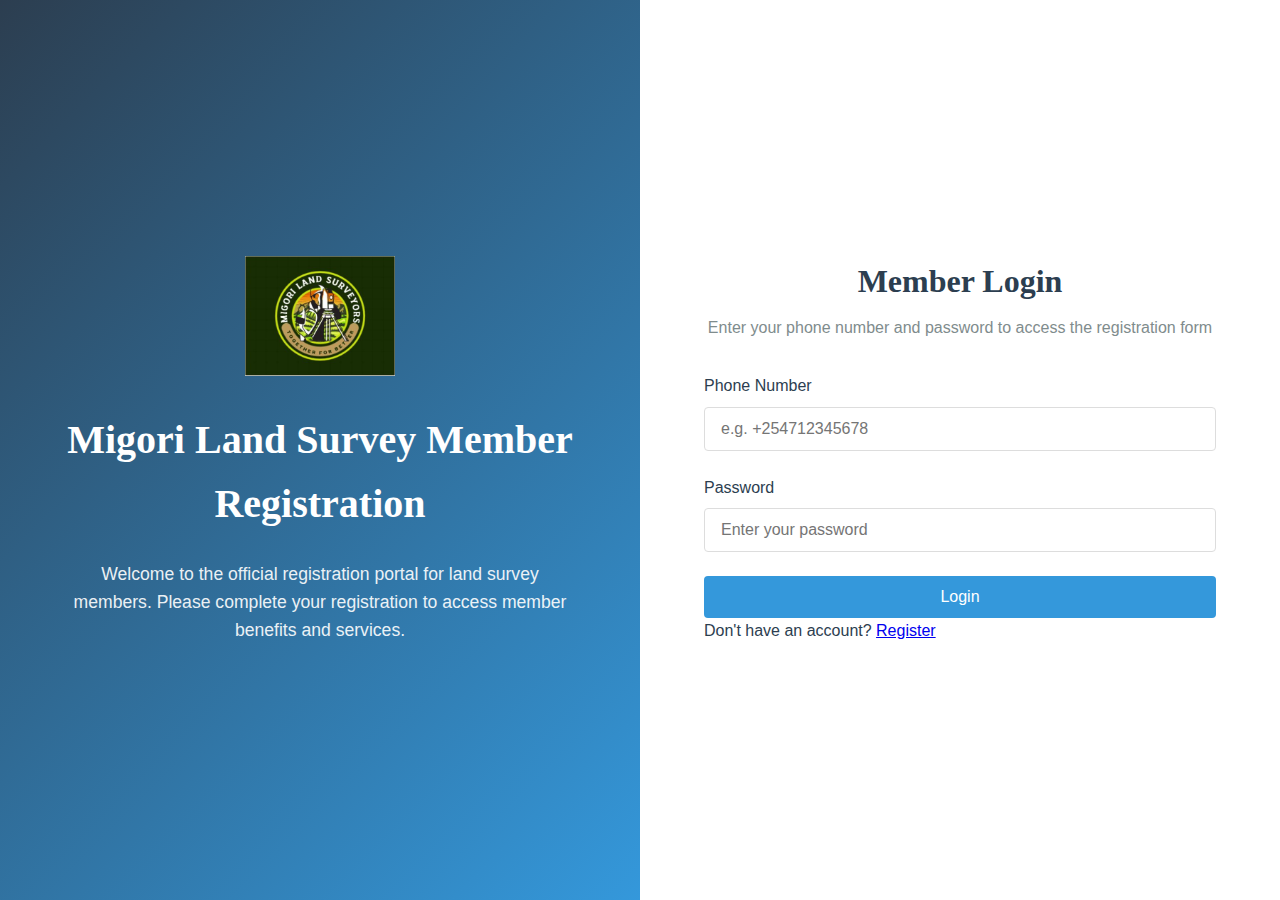
==== index.html @ 4ce5869c "Update index.html" ====
<!DOCTYPE html>
<html lang="en">
<head>
    <meta charset="UTF-8">
    <meta name="viewport" content="width=device-width, initial-scale=1.0">
    <title>Milasu Member Registration Portal</title>
    <style>
        :root {
            --primary-color: #2c3e50;
            --secondary-color: #3498db;
            --accent-color: #e74c3c;
            --light-color: #ecf0f1;
            --dark-color: #2c3e50;
            --success-color: #27ae60;
            --font-primary: 'Montserrat', sans-serif;
            --font-secondary: 'Playfair Display', serif;
        }

        * {
            margin: 0;
            padding: 0;
            box-sizing: border-box;
        }

        body {
            font-family: var(--font-primary);
            background-color: #f5f7fa;
            color: var(--dark-color);
            line-height: 1.6;
        }

        .auth-container {
            display: flex;
            min-height: 100vh;
        }

        .auth-left {
            flex: 1;
            background: linear-gradient(135deg, var(--primary-color), var(--secondary-color));
            color: white;
            padding: 4rem;
            display: flex;
            flex-direction: column;
            justify-content: center;
            align-items: center;
            text-align: center;
        }

        .auth-left h1 {
            font-family: var(--font-secondary);
            font-size: 2.5rem;
            margin-bottom: 1.5rem;
        }

        .auth-left p {
            font-size: 1.1rem;
            opacity: 0.9;
            max-width: 500px;
        }

        .auth-right {
            flex: 1;
            background-color: white;
            padding: 4rem;
            display: flex;
            flex-direction: column;
            justify-content: center;
        }

        .form-container {
            display: none;
            animation: fadeIn 0.5s ease;
        }

        .active-form {
            display: block;
        }

        .form-header {
            margin-bottom: 2rem;
            text-align: center;
        }

        .form-header h2 {
            font-family: var(--font-secondary);
            font-size: 2rem;
            color: var(--primary-color);
            margin-bottom: 0.5rem;
        }

        .form-header p {
            color: #7f8c8d;
        }

        .form-group {
            margin-bottom: 1.5rem;
        }

        .form-group label {
            display: block;
            margin-bottom: 0.5rem;
            font-weight: 500;
            color: var(--dark-color);
        }

        .form-control {
            width: 100%;
            padding: 0.75rem 1rem;
            border: 1px solid #ddd;
            border-radius: 4px;
            font-size: 1rem;
            transition: all 0.3s ease;
        }

        .form-control:focus {
            border-color: var(--secondary-color);
            box-shadow: 0 0 0 3px rgba(52, 152, 219, 0.2);
            outline: none;
        }

        .btn {
            display: inline-block;
            padding: 0.75rem 1.5rem;
            background-color: var(--secondary-color);
            color: white;
            border: none;
            border-radius: 4px;
            font-size: 1rem;
            font-weight: 500;
            cursor: pointer;
            transition: all 0.3s ease;
            text-align: center;
        }

        .btn:hover {
            background-color: #2980b9;
            transform: translateY(-2px);
        }

        .btn-block {
            display: block;
            width: 100%;
        }

        .btn-accent {
            background-color: var(--accent-color);
        }

        .btn-accent:hover {
            background-color: #c0392b;
        }

        @keyframes fadeIn {
            from { opacity: 0; transform: translateY(10px); }
            to { opacity: 1; transform: translateY(0); }
        }
    </style>
</head>
<body>
    <div class="auth-container" id="authContainer">
        <div class="auth-left">
            <img src="logo.JPG" alt="Logo" style="width: 150px; margin-bottom: 2rem;">
            <h1>Migori Land Survey Member Registration</h1>
            <p>Welcome to the official registration portal for land survey members. Please complete your registration to access member benefits and services.</p>
        </div>
        <div class="auth-right">
            <!-- Login Form -->
            <div class="form-container active-form" id="loginForm">
                <div class="form-header">
                    <h2>Member Login</h2>
                    <p>Enter your phone number and password to access the registration form</p>
                </div>
                <form id="loginFormElement">
                    <div class="form-group">
                        <label for="loginPhone">Phone Number</label>
                        <input type="tel" id="loginPhone" class="form-control" placeholder="e.g. +254712345678" required>
                    </div>
                    <div class="form-group">
                        <label for="loginPassword">Password</label>
                        <input type="password" id="loginPassword" class="form-control" placeholder="Enter your password" required>
                    </div>
                    <button type="submit" class="btn btn-block">Login</button>
                </form>
                <p class="text-center mt-3">Don't have an account? <a href="#" class="link" id="showRegister">Register</a></p>
            </div>

            <!-- Registration Form -->
            <div class="form-container" id="registerForm">
                <div class="form-header">
                    <h2>Create Account</h2>
                    <p>Register with your phone number to access the member portal</p>
                </div>
                <form id="registerFormElement">
                    <div class="form-group">
                        <label for="registerPhone">Phone Number</label>
                        <input type="tel" id="registerPhone" class="form-control" placeholder="e.g. +254712345678" required>
                    </div>
                    <div class="form-group">
                        <label for="registerPassword">Password</label>
                        <input type="password" id="registerPassword" class="form-control" placeholder="Create a password" required>
                    </div>
                    <div class="form-group">
                        <label for="registerConfirmPassword">Confirm Password</label>
                        <input type="password" id="registerConfirmPassword" class="form-control" placeholder="Confirm your password" required>
                    </div>
                    <button type="submit" class="btn btn-block">Register</button>
                </form>
                <p class="text-center mt-3">Already have an account? <a href="#" class="link" id="showLogin">Login</a></p>
            </div>
        </div>
    </div>

    <script>
        const API_URL = 'https://cors-anywhere.herokuapp.com/https://script.google.com/macros/s/AKfycbyrI_jsUMeWMr2k8JbEJm2cG3fT8ErT9ZER3okLRWAhsLS21MrcnFLe977EBCEBE5yE/exec';

        const loginForm = document.getElementById('loginForm');
        const registerForm = document.getElementById('registerForm');
        const showRegister = document.getElementById('showRegister');
        const showLogin = document.getElementById('showLogin');
        const loginFormElement = document.getElementById('loginFormElement');
        const registerFormElement = document.getElementById('registerFormElement');

        // Toggle between login and register forms
        showRegister.addEventListener('click', (e) => {
            e.preventDefault();
            loginForm.classList.remove('active-form');
            registerForm.classList.add('active-form');
        });

        showLogin.addEventListener('click', (e) => {
            e.preventDefault();
            registerForm.classList.remove('active-form');
            loginForm.classList.add('active-form');
        });

        // Login Form Submission
        loginFormElement.addEventListener('submit', async (e) => {
            e.preventDefault();
            const phone = document.getElementById('loginPhone').value;
            const password = document.getElementById('loginPassword').value;

            try {
                const response = await fetch(API_URL, {
                    method: 'POST',
                    headers: { 'Content-Type': 'application/json' },
                    body: JSON.stringify({ action: 'login', phone, password })
                });

                const data = await response.json();
                if (data.success) {
                    alert('Login successful!');
                } else {
                    alert('Login failed: ' + data.message);
                }
            } catch (error) {
                console.error('Error:', error);
                alert('An error occurred during login.');
            }
        });

        // Registration Form Submission
        registerFormElement.addEventListener('submit', async (e) => {
            e.preventDefault();
            const phone = document.getElementById('registerPhone').value;
            const password = document.getElementById('registerPassword').value;
            const confirmPassword = document.getElementById('registerConfirmPassword').value;

            if (password !== confirmPassword) {
                alert('Passwords do not match!');
                return;
            }

            try {
                const response = await fetch(API_URL, {
                    method: 'POST',
                    headers: { 'Content-Type': 'application/json' },
                    body: JSON.stringify({ action: 'register', phone, password })
                });

                const data = await response.json();
                if (data.success) {
                    alert('Registration successful! Please log in.');
                    registerForm.classList.remove('active-form');
                    loginForm.classList.add('active-form');
                } else {
                    alert('Registration failed: ' + data.message);
                }
            } catch (error) {
                console.error('Error:', error);
                alert('An error occurred during registration.');
            }
        });
    </script>
</body>
</html>
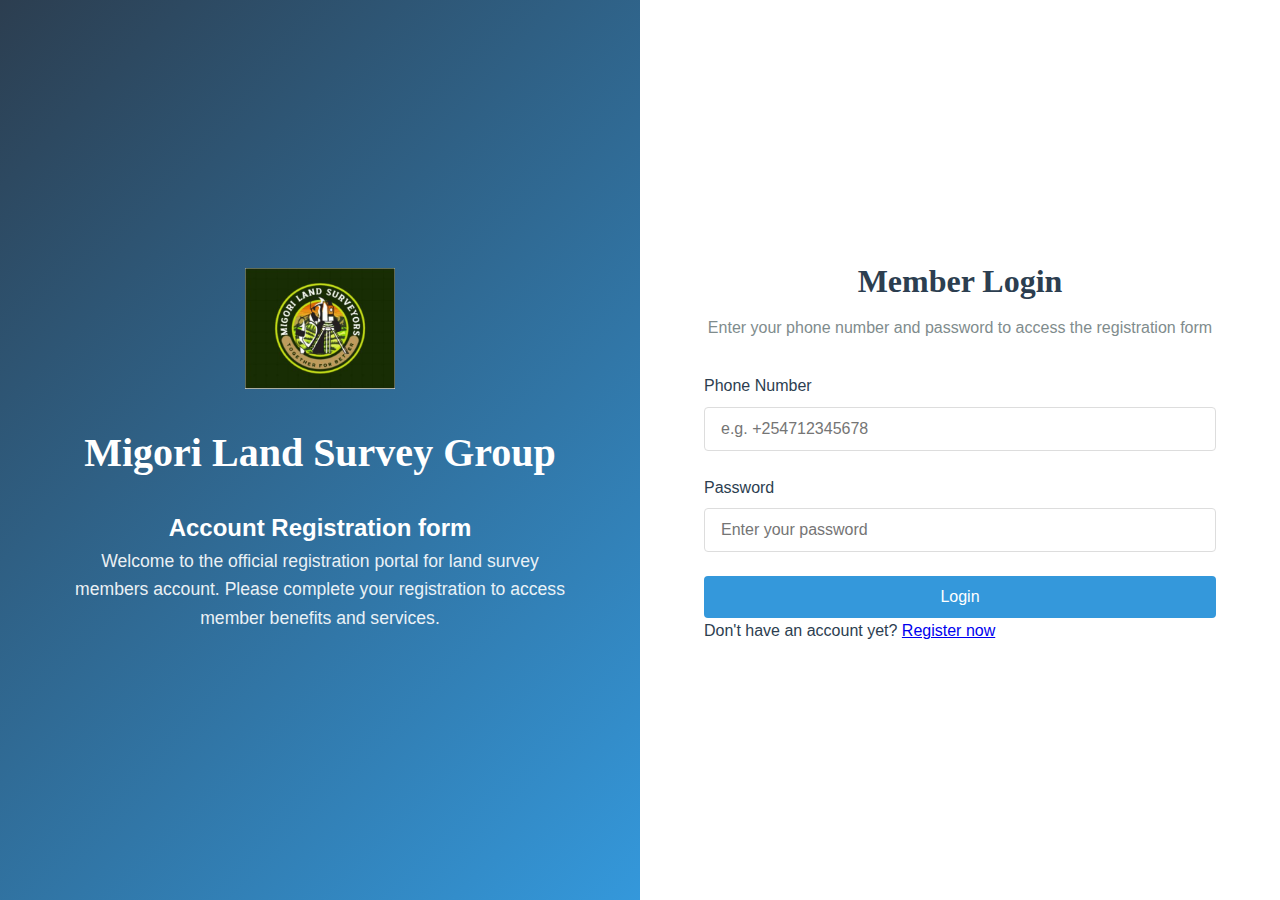
==== commit 994abb4e: "Update index.html" ====
--- a/index.html
+++ b/index.html
@@ -160,8 +160,9 @@
     <div class="auth-container" id="authContainer">
         <div class="auth-left">
             <img src="logo.JPG" alt="Logo" style="width: 150px; margin-bottom: 2rem;">
-            <h1>Migori Land Survey Member Registration</h1>
-            <p>Welcome to the official registration portal for land survey members. Please complete your registration to access member benefits and services.</p>
+            <h1>Migori Land Survey Group </h1>
+            <h2> Account Registration form</h2>
+            <p>Welcome to the official registration portal for land survey members account. Please complete your registration to access member benefits and services.</p>
         </div>
         <div class="auth-right">
             <!-- Login Form -->
@@ -181,10 +182,10 @@
                     </div>
                     <button type="submit" class="btn btn-block">Login</button>
                 </form>
-                <p class="text-center mt-3">Don't have an account? <a href="#" class="link" id="showRegister">Register</a></p>
+                <p class="text-center mt-3">Don't have an account yet? <a href="#" class="link" id="showRegister">Register now </a></p>
             </div>
 
-            <!-- Registration Form -->
+            <!-- Account Registration Form -->
             <div class="form-container" id="registerForm">
                 <div class="form-header">
                     <h2>Create Account</h2>
@@ -209,87 +210,198 @@
             </div>
         </div>
     </div>
-
+    
+<!-- Surveyors Registration Form -->
+<div class="form-container" id="surveyForm">
+    <div class="form-header">
+        <h2>Surveyors Registration</h2>
+        <p>Complete your registration by providing the required details</p>
+    </div>
+    <form id="surveyFormElement">
+        <div class="form-group">
+            <label for="fullName">Full Name</label>
+            <input type="text" id="fullName" class="form-control" placeholder="Enter your full name" required>
+        </div>
+        <div class="form-group">
+            <label for="nationalId">National ID</label>
+            <input type="text" id="nationalId" class="form-control" placeholder="Enter your national ID" required>
+        </div>
+        <div class="form-group">
+            <label for="email">Email Address</label>
+            <input type="email" id="email" class="form-control" placeholder="Enter your email address" required>
+        </div>
+        <div class="form-group">
+            <label for="phone">Phone Number</label>
+            <input type="tel" id="phone" class="form-control" placeholder="e.g. +254712345678" required>
+        </div>
+        <div class="form-group">
+            <label for="qualification">Qualification</label>
+            <input type="text" id="qualification" class="form-control" placeholder="Enter your qualification" required>
+        </div>
+        <div class="form-group">
+            <label for="iskNumber">ISK Number</label>
+            <input type="text" id="iskNumber" class="form-control" placeholder="Enter your ISK number" required>
+        </div>
+        <div class="form-group">
+            <label for="transactionNumber">Transaction Number</label>
+            <input type="text" id="transactionNumber" class="form-control" placeholder="Enter your transaction number" required>
+        </div>
+        <div class="form-group">
+            <label for="idFront">ID Front</label>
+            <input type="file" id="idFront" class="form-control" accept="image/*" required>
+        </div>
+        <div class="form-group">
+            <label for="idBack">ID Back</label>
+            <input type="file" id="idBack" class="form-control" accept="image/*" required>
+        </div>
+        <button type="submit" class="btn btn-block">Submit Registration</button>
+    </form>
+</div>
     <script>
-        const API_URL = 'https://cors-anywhere.herokuapp.com/https://script.google.com/macros/s/AKfycbyrI_jsUMeWMr2k8JbEJm2cG3fT8ErT9ZER3okLRWAhsLS21MrcnFLe977EBCEBE5yE/exec';
-
-        const loginForm = document.getElementById('loginForm');
-        const registerForm = document.getElementById('registerForm');
-        const showRegister = document.getElementById('showRegister');
-        const showLogin = document.getElementById('showLogin');
-        const loginFormElement = document.getElementById('loginFormElement');
-        const registerFormElement = document.getElementById('registerFormElement');
-
-        // Toggle between login and register forms
-        showRegister.addEventListener('click', (e) => {
-            e.preventDefault();
+        const API_URL = 'https://cors-anywhere.herokuapp.com/https://script.google.com/macros/s/AKfycbz64zS6tyrdyrxb1j3_4vI6U6ESAGAGLWcg3uWUfjaEDGaIIxeToqi7hsfWy_xPvGHk/exec/exec';
+
+const loginForm = document.getElementById('loginForm');
+const registerForm = document.getElementById('registerForm');
+const surveyForm = document.getElementById('surveyForm');
+const showRegister = document.getElementById('showRegister');
+const showLogin = document.getElementById('showLogin');
+const loginFormElement = document.getElementById('loginFormElement');
+const registerFormElement = document.getElementById('registerFormElement');
+const surveyFormElement = document.getElementById('surveyFormElement');
+
+// Initially hide the survey form
+surveyForm.classList.remove('active-form');
+
+// Toggle between login and register forms
+showRegister.addEventListener('click', (e) => {
+    e.preventDefault();
+    loginForm.classList.remove('active-form');
+    registerForm.classList.add('active-form');
+});
+
+showLogin.addEventListener('click', (e) => {
+    e.preventDefault();
+    registerForm.classList.remove('active-form');
+    loginForm.classList.add('active-form');
+});
+
+// Login Form Submission
+loginFormElement.addEventListener('submit', async (e) => {
+    e.preventDefault();
+    const phone = document.getElementById('loginPhone').value;
+    const password = document.getElementById('loginPassword').value;
+
+    try {
+        const response = await fetch(API_URL, {
+            method: 'POST',
+            headers: { 'Content-Type': 'application/json' },
+            body: JSON.stringify({ action: 'login', phone, password })
+        });
+
+        const data = await response.json();
+        if (data.success) {
+            alert('Login successful!');
             loginForm.classList.remove('active-form');
-            registerForm.classList.add('active-form');
+            surveyForm.classList.add('active-form'); // Show the survey form
+        } else {
+            alert('Login failed: ' + data.message);
+        }
+    } catch (error) {
+        console.error('Error:', error);
+        alert('An error occurred during login.');
+    }
+});
+
+// Registration Form Submission
+registerFormElement.addEventListener('submit', async (e) => {
+    e.preventDefault();
+    const phone = document.getElementById('registerPhone').value;
+    const password = document.getElementById('registerPassword').value;
+    const confirmPassword = document.getElementById('registerConfirmPassword').value;
+
+    if (password !== confirmPassword) {
+        alert('Passwords do not match!');
+        return;
+    }
+
+    try {
+        const response = await fetch(API_URL, {
+            method: 'POST',
+            headers: { 'Content-Type': 'application/json' },
+            body: JSON.stringify({ action: 'register', phone, password })
         });
 
-        showLogin.addEventListener('click', (e) => {
-            e.preventDefault();
+        const data = await response.json();
+        if (data.success) {
+            alert('Registration successful! Please log in.');
             registerForm.classList.remove('active-form');
             loginForm.classList.add('active-form');
+        } else {
+            alert('Registration failed: ' + data.message);
+        }
+    } catch (error) {
+        console.error('Error:', error);
+        alert('An error occurred during registration.');
+    }
+});
+
+// Survey Form Submission
+surveyFormElement.addEventListener('submit', async (e) => {
+    e.preventDefault();
+
+    const fullName = document.getElementById('fullName').value;
+    const nationalId = document.getElementById('nationalId').value;
+    const email = document.getElementById('email').value;
+    const phone = document.getElementById('phone').value;
+    const qualification = document.getElementById('qualification').value;
+    const iskNumber = document.getElementById('iskNumber').value;
+    const transactionNumber = document.getElementById('transactionNumber').value;
+    const idFront = document.getElementById('idFront').files[0];
+    const idBack = document.getElementById('idBack').files[0];
+
+    // Convert files to Base64
+    const idFrontBase64 = await readFileAsBase64(idFront);
+    const idBackBase64 = await readFileAsBase64(idBack);
+
+    try {
+        const response = await fetch(API_URL, {
+            method: 'POST',
+            headers: { 'Content-Type': 'application/json' },
+            body: JSON.stringify({
+                action: 'submitSurvey',
+                fullName,
+                nationalId,
+                email,
+                phone,
+                qualification,
+                iskNumber,
+                transactionNumber,
+                idFront: idFrontBase64,
+                idBack: idBackBase64
+            })
         });
 
-        // Login Form Submission
-        loginFormElement.addEventListener('submit', async (e) => {
-            e.preventDefault();
-            const phone = document.getElementById('loginPhone').value;
-            const password = document.getElementById('loginPassword').value;
-
-            try {
-                const response = await fetch(API_URL, {
-                    method: 'POST',
-                    headers: { 'Content-Type': 'application/json' },
-                    body: JSON.stringify({ action: 'login', phone, password })
-                });
-
-                const data = await response.json();
-                if (data.success) {
-                    alert('Login successful!');
-                } else {
-                    alert('Login failed: ' + data.message);
-                }
-            } catch (error) {
-                console.error('Error:', error);
-                alert('An error occurred during login.');
-            }
-        });
-
-        // Registration Form Submission
-        registerFormElement.addEventListener('submit', async (e) => {
-            e.preventDefault();
-            const phone = document.getElementById('registerPhone').value;
-            const password = document.getElementById('registerPassword').value;
-            const confirmPassword = document.getElementById('registerConfirmPassword').value;
-
-            if (password !== confirmPassword) {
-                alert('Passwords do not match!');
-                return;
-            }
-
-            try {
-                const response = await fetch(API_URL, {
-                    method: 'POST',
-                    headers: { 'Content-Type': 'application/json' },
-                    body: JSON.stringify({ action: 'register', phone, password })
-                });
-
-                const data = await response.json();
-                if (data.success) {
-                    alert('Registration successful! Please log in.');
-                    registerForm.classList.remove('active-form');
-                    loginForm.classList.add('active-form');
-                } else {
-                    alert('Registration failed: ' + data.message);
-                }
-            } catch (error) {
-                console.error('Error:', error);
-                alert('An error occurred during registration.');
-            }
-        });
+        const data = await response.json();
+        if (data.success) {
+            alert('Survey registration successful!');
+        } else {
+            alert('Survey registration failed: ' + data.message);
+        }
+    } catch (error) {
+        console.error('Error:', error);
+        alert('An error occurred during survey registration.');
+    }
+});
+
+// Helper function to convert file to Base64
+function readFileAsBase64(file) {
+    return new Promise((resolve, reject) => {
+        const reader = new FileReader();
+        reader.onload = () => resolve(reader.result.split(',')[1]); // Remove the Base64 prefix
+        reader.onerror = reject;
+        reader.readAsDataURL(file);
+    });
+}
     </script>
 </body>
 </html>
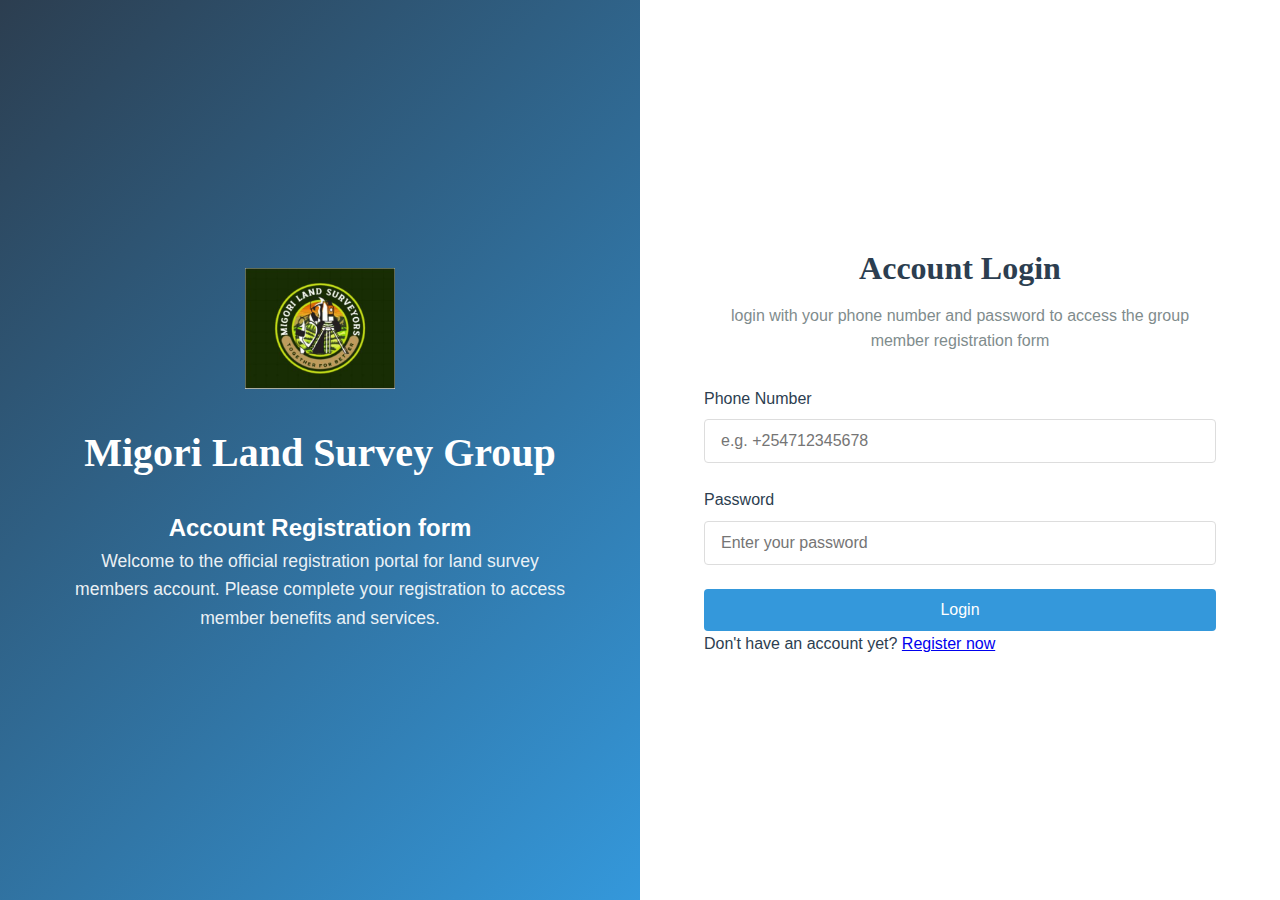
==== commit f34acea4: "Update index.html" ====
--- a/index.html
+++ b/index.html
@@ -3,7 +3,7 @@
 <head>
     <meta charset="UTF-8">
     <meta name="viewport" content="width=device-width, initial-scale=1.0">
-    <title>Milasu Member Registration Portal</title>
+    <title>Milasu group member Registration Portal</title>
     <style>
         :root {
             --primary-color: #2c3e50;
@@ -168,8 +168,8 @@
             <!-- Login Form -->
             <div class="form-container active-form" id="loginForm">
                 <div class="form-header">
-                    <h2>Member Login</h2>
-                    <p>Enter your phone number and password to access the registration form</p>
+                    <h2>Account Login</h2>
+                    <p>login with your phone number and password to access the group member registration form</p>
                 </div>
                 <form id="loginFormElement">
                     <div class="form-group">
@@ -190,6 +190,7 @@
                 <div class="form-header">
                     <h2>Create Account</h2>
                     <p>Register with your phone number to access the member portal</p>
+                    <p>For problem with login kindly contact admin by whatsapp</p>
                 </div>
                 <form id="registerFormElement">
                     <div class="form-group">
@@ -215,7 +216,7 @@
 <div class="form-container" id="surveyForm">
     <div class="form-header">
         <h2>Surveyors Registration</h2>
-        <p>Complete your registration by providing the required details</p>
+        <p>Complete your registration by providing the required details accurately</p>
     </div>
     <form id="surveyFormElement">
         <div class="form-group">
@@ -258,7 +259,7 @@
     </form>
 </div>
     <script>
-        const API_URL = 'https://cors-anywhere.herokuapp.com/https://script.google.com/macros/s/AKfycbz64zS6tyrdyrxb1j3_4vI6U6ESAGAGLWcg3uWUfjaEDGaIIxeToqi7hsfWy_xPvGHk/exec/exec';
+        const API_URL = 'https://cors-anywhere.herokuapp.com/https://script.google.com/macros/s/AKfycbz2fnYVpImECbSiyUBbrXb85PgVTVINkJrUTIlQiI3W1csSkezhOw-tFuG5mji6ozIw/exec';
 
 const loginForm = document.getElementById('loginForm');
 const registerForm = document.getElementById('registerForm');
